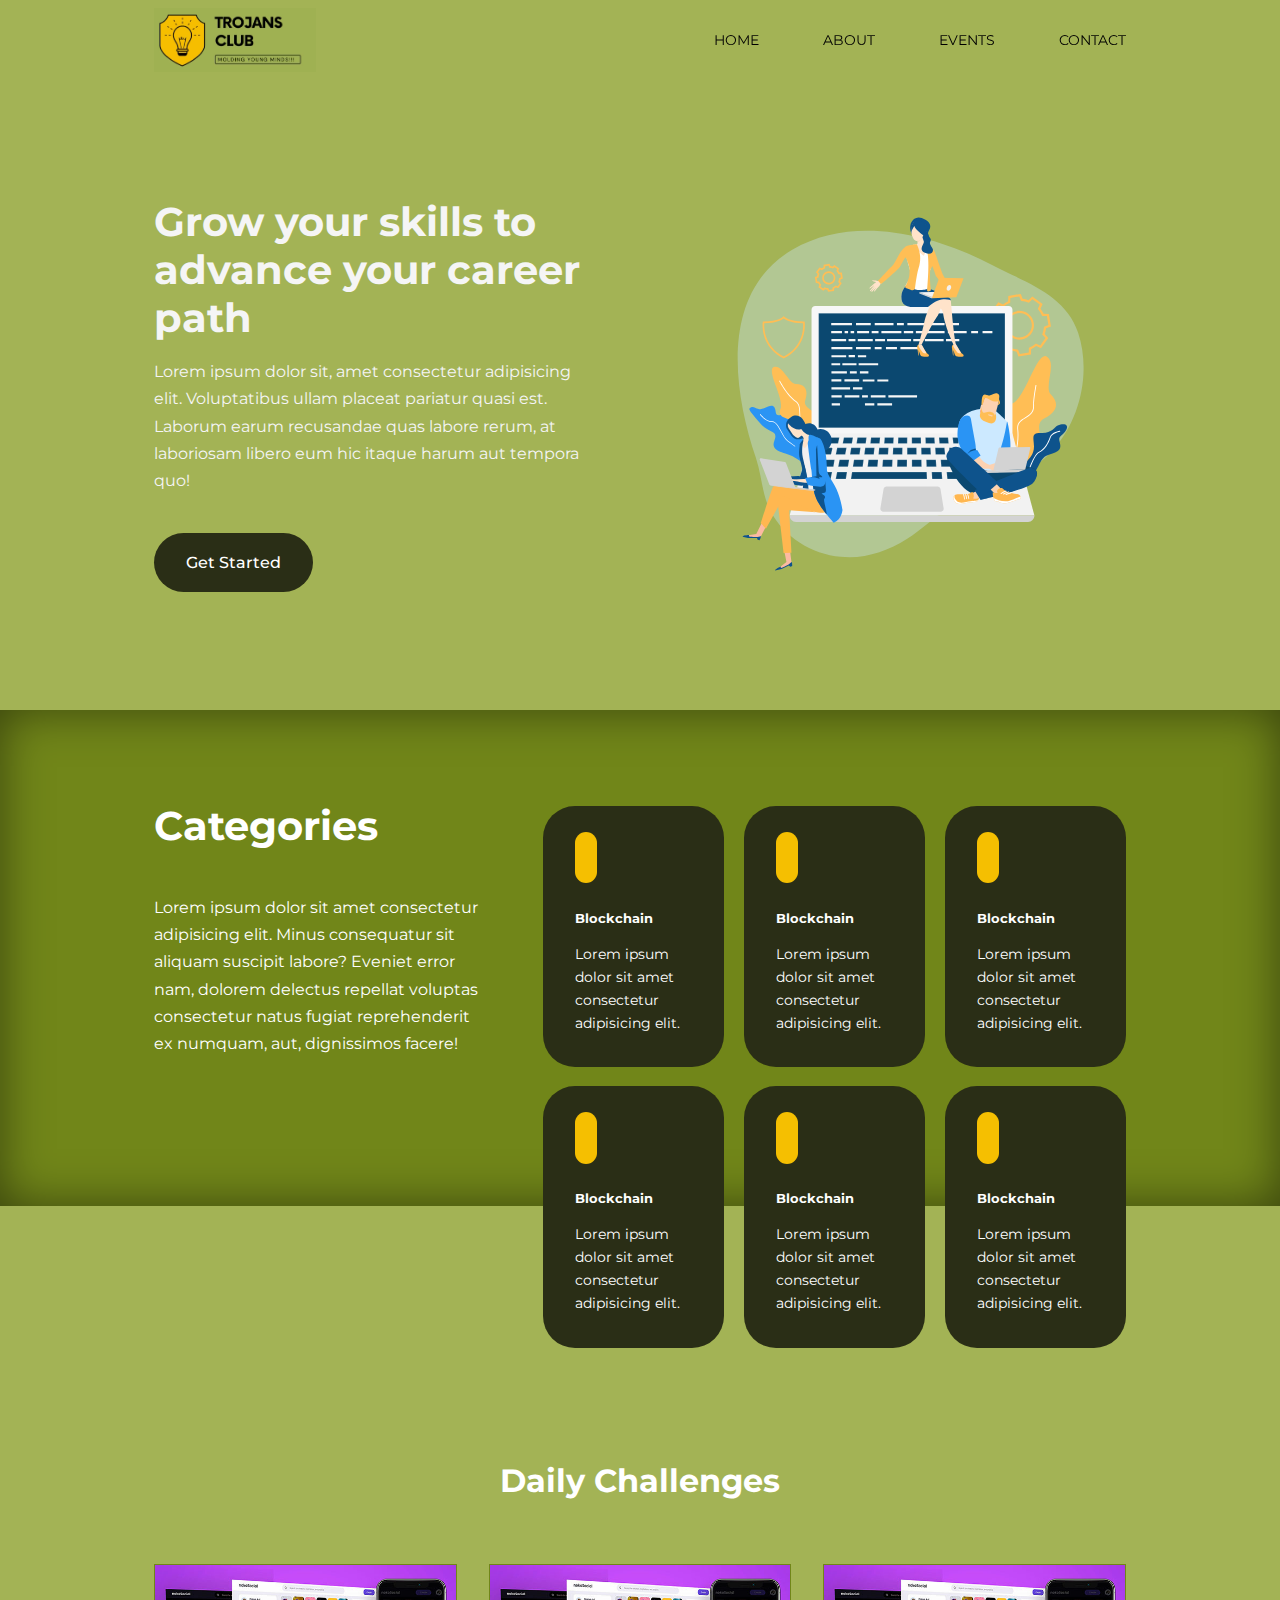
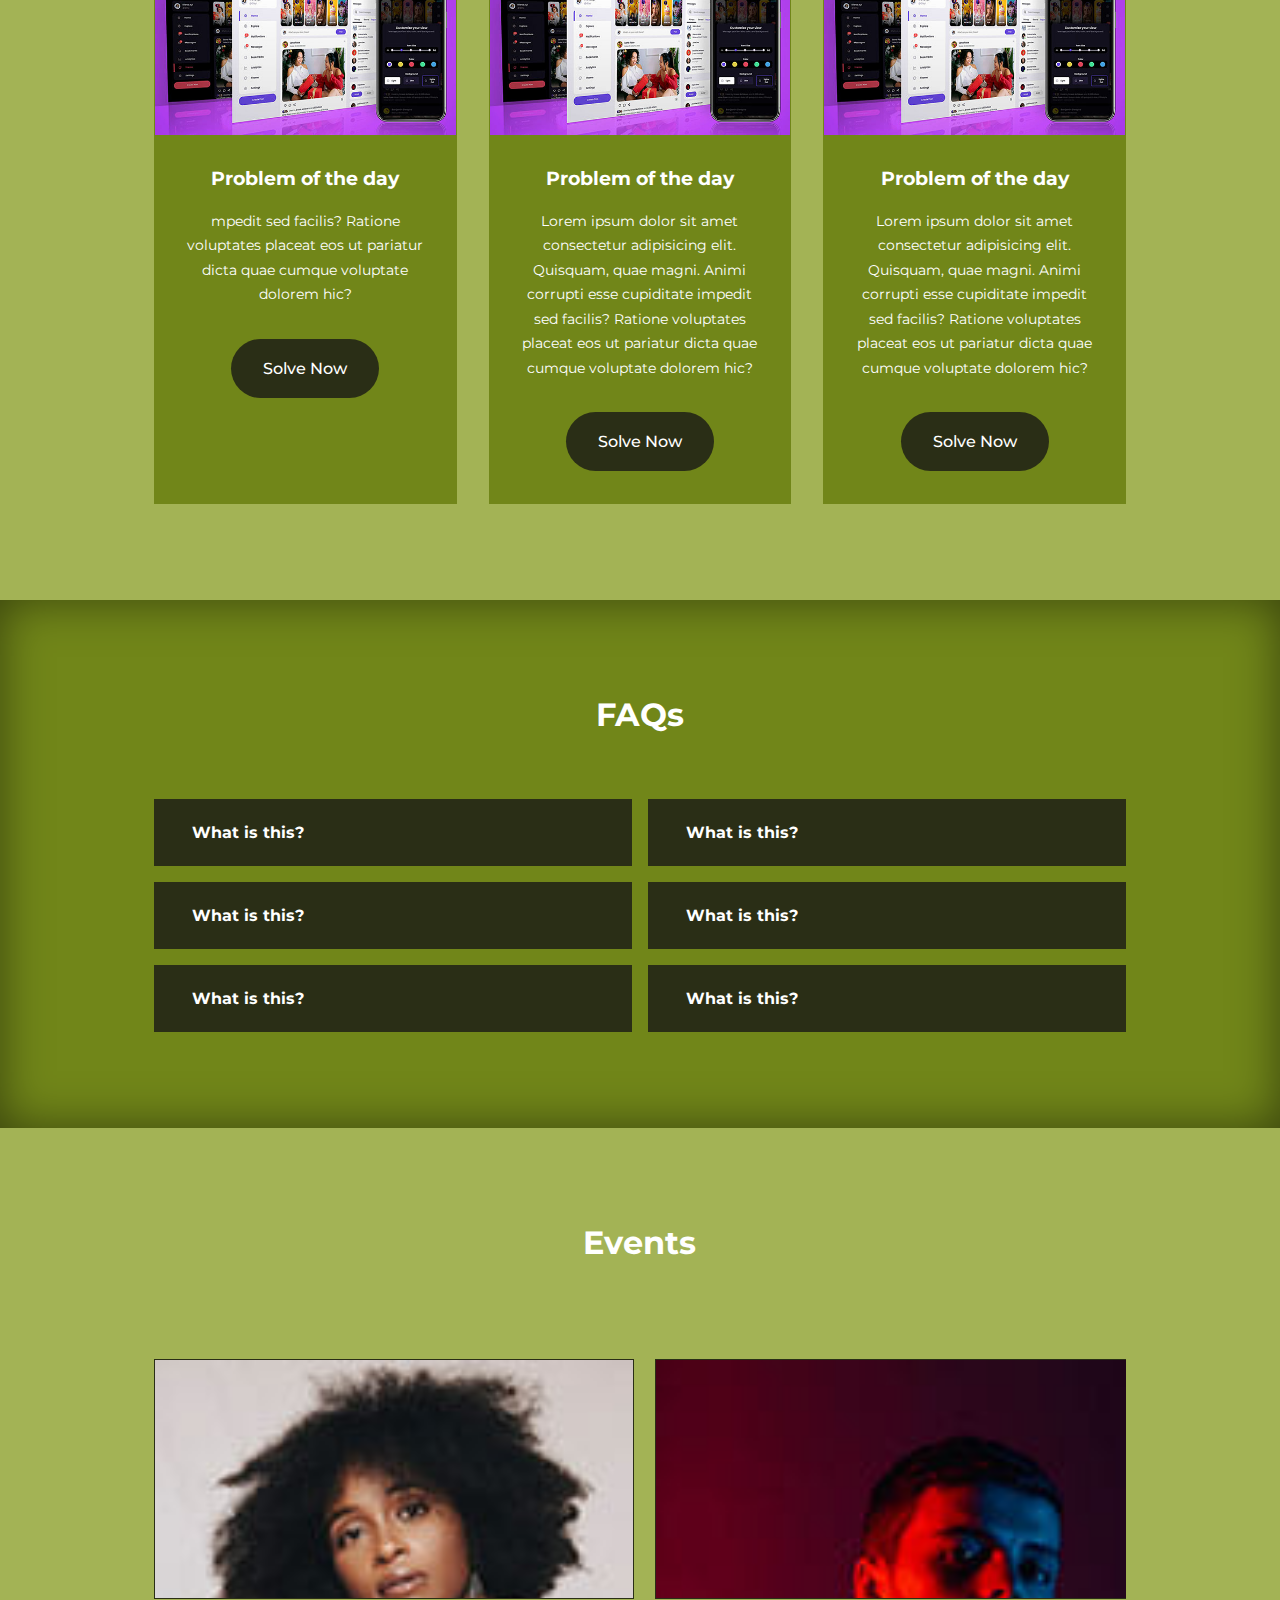
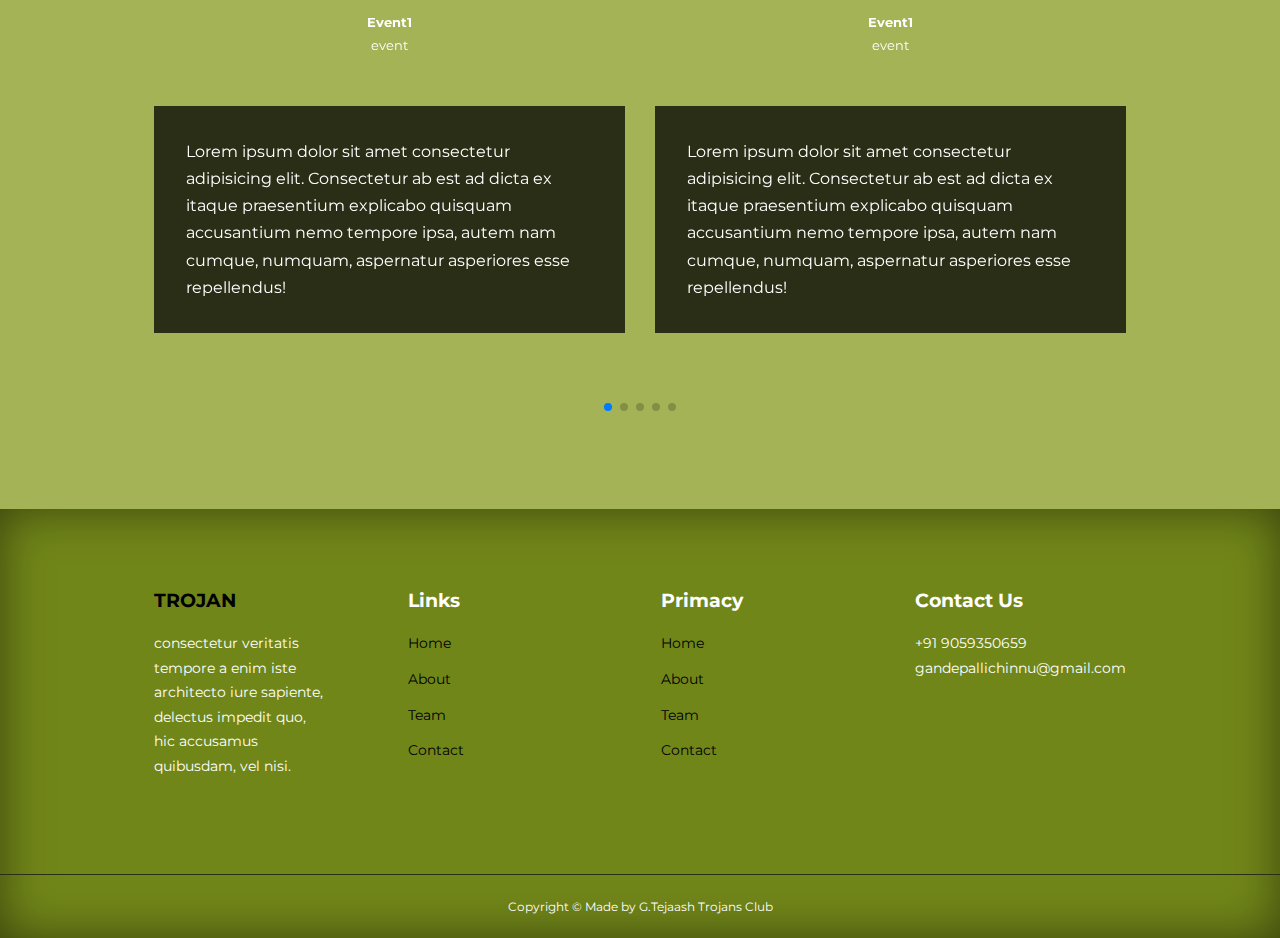
==== index.html @ a079856e "Add files via upload" ====
<!DOCTYPE html>
<!--[if lt IE 7]>      <html class="no-js lt-ie9 lt-ie8 lt-ie7"> <![endif]-->
<!--[if IE 7]>         <html class="no-js lt-ie9 lt-ie8"> <![endif]-->
<!--[if IE 8]>         <html class="no-js lt-ie9"> <![endif]-->
<!--[if gt IE 8]>      <html class="no-js"> <!--<![endif]-->
<html>
    <head>
        <meta charset="utf-8">
        <meta http-equiv="X-UA-Compatible" content="IE=edge">
        <title>  </title>
        <meta name="description" content="">
        <meta name="viewport" content="width=device-width, initial-scale=1">
        <link rel="stylesheet" href="style.css">


        <!-- icons -->
        <link rel="stylesheet" href="https://unicons.iconscout.com/release/v4.0.0/css/line.css">
        <!-- Font -->
        <link rel="preconnect" href="https://fonts.googleapis.com">
        <link rel="preconnect" href="https://fonts.gstatic.com" crossorigin>
        <link href="https://fonts.googleapis.com/css2?family=Montserrat:wght@300;400;500;600;700;800;900&display=swap" rel="stylesheet">
         <!--swiperjs -->
        <link rel="stylesheet" href="https://cdn.jsdelivr.net/npm/swiper@8/swiper-bundle.min.css"/>

    </head>
    <body>

<!--================================================  NAVBAR ===================================================================-->

        <nav>
            <div class="container nav__container">
                <a href="index.html"><img src="images/ezgif.com-gif-maker.gif" height="64" width="64" alt=""></a>
                <ul class="nav__menu">
                    <li><a href="index.html">HOME</a></li>
                    <li><a href="about.html">ABOUT</a></li>
                    <li><a href="#events">EVENTS</a></li>
                    <li><a href="contact.html">CONTACT</a></li>
                </ul>
                <button id="open-menu-btn"><i class="uil uil-list-ul"></i></button>
                <button id="close-menu-btn"><i class="uil uil-multiply"></i></button>
            </div>
        </nav>
        




<!--================================================ HEADER  ===================================================================-->
<header>
    <div class="container header__container">
        <div class="header__left">
            <h1>Grow your skills to advance your career path</h1>
            <p>Lorem ipsum dolor sit, amet consectetur adipisicing elit. Voluptatibus ullam placeat pariatur quasi est. Laborum earum recusandae quas labore rerum, at laboriosam libero eum hic itaque harum aut tempora quo!</p>
            <a href="index.html" class="btn btn-primary">Get Started <i class="uil uil-arrow-right"></i></a>

        </div>
        <div class="header__right">
            <div class="header__right-image">
                <img src="images/developer-team.svg" alt="">
            </div>

        </div>
    </div>
</header>





<!--================================================ CATEGories  ===================================================================-->
<section class="categories">
    <div class="container categories__container">
        <div class="categories__left">
            <h1>Categories</h1>
            <p>
                Lorem ipsum dolor sit amet consectetur adipisicing elit. Minus consequatur sit aliquam suscipit labore? Eveniet error nam, dolorem delectus repellat voluptas consectetur natus fugiat reprehenderit ex numquam, aut, dignissimos facere!
            </p>
            <!-- <a href="" class="btn">Learn More</a> -->
        </div>

        <div class="categories__right">
            <article class="category">
                <span class="category__icon">
                    <i class="uil uil-bitcoin-circle"></i>
                </span>
                <h5>Blockchain</h5>
                <p>Lorem ipsum dolor sit amet consectetur adipisicing elit.</p>
            </article>
            </article>
            <article class="category">
                <span class="category__icon">
                    <i class="uil uil-bitcoin-circle"></i>
                </span>
                <h5>Blockchain</h5>
                <p>Lorem ipsum dolor sit amet consectetur adipisicing elit.</p>
            </article>
            <article class="category">
                <span class="category__icon">
                    <i class="uil uil-bitcoin-circle"></i>
                </span>
                <h5>Blockchain</h5>
                <p>Lorem ipsum dolor sit amet consectetur adipisicing elit.</p>
            </article>
            <article class="category">
                <span class="category__icon">
                    <i class="uil uil-bitcoin-circle"></i>
                </span>
                <h5>Blockchain</h5>
                <p>Lorem ipsum dolor sit amet consectetur adipisicing elit.</p>
            </article>
            <article class="category">
                <span class="category__icon">
                    <i class="uil uil-bitcoin-circle"></i>
                </span>
                <h5>Blockchain</h5>
                <p>Lorem ipsum dolor sit amet consectetur adipisicing elit.</p>
            </article>
            <article class="category">
                <span class="category__icon">
                    <i class="uil uil-bitcoin-circle"></i>
                </span>
                <h5>Blockchain</h5>
                <p>Lorem ipsum dolor sit amet consectetur adipisicing elit.</p>
            </article>
        </div>
    </div>
</section>



<!--================================================ DAILY CHALLENGES ===================================================================-->

<section class="courses">
    <h2>Daily Challenges</h2>
    <div class="container courses__container">
        <article class="course">
            <div class="course__image">
                <img src="images/course1.jpg" alt="">
            </div>
            <div class="ccourse__info">
                <h4>Problem of the day</h4>
                <p>mpedit sed facilis? Ratione voluptates placeat eos ut pariatur dicta quae cumque voluptate dolorem hic?</p>
                <a href="" class="btn btn-primary">Solve Now</a>  
            </div>
            
        </article>
        <article class="course">
            <div class="course__image">
                <img src="images/course1.jpg" alt="">
            </div>
            <div class="ccourse__info">
                <h4>Problem of the day</h4>
                <p>Lorem ipsum dolor sit amet consectetur adipisicing elit. Quisquam, quae magni. Animi corrupti esse cupiditate impedit sed facilis? Ratione voluptates placeat eos ut pariatur dicta quae cumque voluptate dolorem hic?</p>
                <a href="" class="btn btn-primary">Solve Now</a>  
            </div>
            
        </article>
        <article class="course">
            <div class="course__image">
                <img src="images/course1.jpg" alt="">
            </div>
            <div class="ccourse__info">
                <h4>Problem of the day</h4>
                <p>Lorem ipsum dolor sit amet consectetur adipisicing elit. Quisquam, quae magni. Animi corrupti esse cupiditate impedit sed facilis? Ratione voluptates placeat eos ut pariatur dicta quae cumque voluptate dolorem hic?</p>
                <a href="" class="btn btn-primary">Solve Now</a>  
            </div>
            
        </article>
    </div>
</section>


<!--================================================ FAQ ===================================================================-->

<section class="faqs">
    <h2>FAQs</h2>
    <div class="container faqs__container">
        <article class="faq">
            <div class="faq__icon"><i class="uil uil-plus"></i></div>
            <div class="question__answer">
                <h4>What is this?</h4>
                <p>Lorem ipsum, dolor sit amet consectetur adipisicing elit. Quo doloremque ea error laudantium debitis. Odio recusandae officiis excepturi fuga eveniet. Numquam nam non mollitia consequatur. Qui quo dolor natus nihil.</p>
            </div>
        </article>
        <article class="faq">
            <div class="faq__icon"><i class="uil uil-plus"></i></div>
            <div class="question__answer">
                <h4>What is this?</h4>
                <p>Lorem ipsum, dolor sit amet consectetur adipisicing elit. Quo doloremque ea error laudantium debitis. Odio recusandae officiis excepturi fuga eveniet. Numquam nam non mollitia consequatur. Qui quo dolor natus nihil.</p>
            </div>
        </article>
        <article class="faq">
            <div class="faq__icon"><i class="uil uil-plus"></i></div>
            <div class="question__answer">
                <h4>What is this?</h4>
                <p>Lorem ipsum, dolor sit amet consectetur adipisicing elit. Quo doloremque ea error laudantium debitis. Odio recusandae officiis excepturi fuga eveniet. Numquam nam non mollitia consequatur. Qui quo dolor natus nihil.</p>
            </div>
        </article>
        <article class="faq">
            <div class="faq__icon"><i class="uil uil-plus"></i></div>
            <div class="question__answer">
                <h4>What is this?</h4>
                <p>Lorem ipsum, dolor sit amet consectetur adipisicing elit. Quo doloremque ea error laudantium debitis. Odio recusandae officiis excepturi fuga eveniet. Numquam nam non mollitia consequatur. Qui quo dolor natus nihil.</p>
            </div>
        </article>
        <article class="faq">
            <div class="faq__icon"><i class="uil uil-plus"></i></div>
            <div class="question__answer">
                <h4>What is this?</h4>
                <p>Lorem ipsum, dolor sit amet consectetur adipisicing elit. Quo doloremque ea error laudantium debitis. Odio recusandae officiis excepturi fuga eveniet. Numquam nam non mollitia consequatur. Qui quo dolor natus nihil.</p>
            </div>
        </article>
        <article class="faq">
            <div class="faq__icon"><i class="uil uil-plus"></i></div>
            <div class="question__answer">
                <h4>What is this?</h4>
                <p>Lorem ipsum, dolor sit amet consectetur adipisicing elit. Quo doloremque ea error laudantium debitis. Odio recusandae officiis excepturi fuga eveniet. Numquam nam non mollitia consequatur. Qui quo dolor natus nihil.</p>
            </div>
        </article>
    </div>
</section>


<!--================================================ EVENTS===================================================================-->

<section class="container testimonials__container mySwiper" id="events">
    <h2>Events</h2>
    <div class="swiper-wrapper">
        <article class="testimonial swiper-slide">
            <div class="avatar">
            <img src="images/avatar1.jpg" alt="">
            </div>
            <div class="testimonial__info">
                <h5>Event1</h5>
                <small>event</small>
            </div>
            <div class="testimonial__body">
                <p>
                    Lorem ipsum dolor sit amet consectetur adipisicing elit. Consectetur ab est ad dicta ex itaque praesentium explicabo quisquam accusantium nemo tempore ipsa, autem nam cumque, numquam, aspernatur asperiores esse repellendus!
                    <!-- <a href="index.html" class="btn btn-primary">Get Started <i class="uil uil-arrow-right"></i></a> -->

                </p>
            </div>

        </article>

        <article class="testimonial swiper-slide">
            <div class="avatar">
            <img src="images/avatar2.jpg" alt="">
            </div>
            <div class="testimonial__info">
                <h5>Event1</h5>
                <small>event</small>
            </div>
            <div class="testimonial__body">
                <p>
                    Lorem ipsum dolor sit amet consectetur adipisicing elit. Consectetur ab est ad dicta ex itaque praesentium explicabo quisquam accusantium nemo tempore ipsa, autem nam cumque, numquam, aspernatur asperiores esse repellendus!
                </p>
            </div>
        </article>

        <article class="testimonial swiper-slide">
            <div class="avatar">
            <img src="images/avatar3.jpg" alt="">
            </div>
            <div class="testimonial__info">
                <h5>Event1</h5>
                <small>event</small>
            </div>
            <div class="testimonial__body">
                <p>
                    Lorem ipsum dolor sit amet consectetur adipisicing elit. Consectetur ab est ad dicta ex itaque praesentium explicabo quisquam accusantium nemo tempore ipsa, autem nam cumque, numquam, aspernatur asperiores esse repellendus!
                </p>
            </div>
        </article>

        <article class="testimonial swiper-slide">
            <div class="avatar">
            <img src="images/avatar4.jpg" alt="">
            </div>
            <div class="testimonial__info">
                <h5>Event1</h5>
                <small>event</small>
            </div>
            <div class="testimonial__body">
                <p>
                    Lorem ipsum dolor sit amet consectetur adipisicing elit. Consectetur ab est ad dicta ex itaque praesentium explicabo quisquam accusantium nemo tempore ipsa, autem nam cumque, numquam, aspernatur asperiores esse repellendus!
                </p>
            </div>
        </article>

        <article class="testimonial swiper-slide">
            <div class="avatar">
            <img src="images/avatar5.jpg" alt="">
            </div>
            <div class="testimonial__info">
                <h5>Event1</h5>
                <small>event</small>
            </div>
            <div class="testimonial__body">
                <p>
                    Lorem ipsum dolor sit amet consectetur adipisicing elit. Consectetur ab est ad dicta ex itaque praesentium explicabo quisquam accusantium nemo tempore ipsa, autem nam cumque, numquam, aspernatur asperiores esse repellendus!
                </p>
            </div>
        </article>

        <article class="testimonial swiper-slide">
            <div class="avatar">
            <img src="images/avatar6.jpg" alt="">
            </div>
            <div class="testimonial__info">
                <h5>Event1</h5>
                <small>event</small>
            </div>
            <div class="testimonial__body">
                <p>
                    Lorem ipsum dolor sit amet consectetur adipisicing elit. Consectetur ab est ad dicta ex itaque praesentium explicabo quisquam accusantium nemo tempore ipsa, autem nam cumque, numquam, aspernatur asperiores esse repellendus!
                </p>
            </div>
        </article>
    </div>
    <div class="swiper-pagination"></div>
</section>

<!--================================================ Footer===================================================================-->


<footer>
    <div class="container footer__container">
        <div class="footer__1">
            <a href="index.html" class="footer__logo"><h4>TROJAN</h4></a>
            <p>
             consectetur veritatis tempore a enim iste architecto iure sapiente, delectus impedit quo, hic accusamus quibusdam, vel nisi.
            </p>
        </div>

        <div class="footer__2">
            <h4>Links</h4>
            <ul class="links">
                <li><a href="index.html">Home</a></li>
                <li><a href="index.html">About</a></li>
                <li><a href="index.html">Team</a></li>
                <li><a href="index.html">Contact</a></li>

            </ul>
        </div>

        <div class="footer__3">
            <h4>Primacy</h4>
            <ul class="privacy">
                <li><a href="index.html">Home</a></li>
                <li><a href="index.html">About</a></li>
                <li><a href="index.html">Team</a></li>
                <li><a href="index.html">Contact</a></li>

            </ul>
        </div>

        <div class="footer__4">
            <h4>Contact Us</h4>
            <div>
                <p>+91 9059350659</p>
                <p>gandepallichinnu@gmail.com</p>
            </div>
            <ul class="footer__socials">
                <li>
                    <a href=""><i class="uil uil-facebook"></i></a>
                </li>
                <li>
                    <a href=""><i class="uil uil-linkedin"></i></a>
                </li>
                <li>
                    <a href=""><i class="uil uil-instagram"></i></a>
                </li>
                <li>
                    <a href=""><i class="uil uil-twitter"></i></a>
                </li>
            </ul>
    

        </div>

        
       

    </div>
    <div class="footer__copyright">
        <small>Copyright &copy; Made by <span>G.Tejaash</span> Trojans Club</small>
    </div>
</footer>





<script src="navscroll.js"></script>
<script src="https://cdn.jsdelivr.net/npm/swiper@8/swiper-bundle.min.js"></script>


<script>
       var swiper = new Swiper(".mySwiper", {
        slidesPerView: 1,
        spaceBetween: 30,
        pagination: {
          el: ".swiper-pagination",
          clickable: true,
        },
        //res
        breakpoints: {
            600: {
                slidesPerView: 2
            },
        }
      });
</script>


       
    </body>
</html>
---- style.css ----
*{
    margin: 0;
    padding: 0;
    border: 0;
    outline: 0;
    text-decoration: none;
    list-style: none;
    box-sizing: border-box;
}
html{
    scroll-behavior: smooth;
}

:root{

    --primary: #a3b355;
    --secondary: #f5bf01;
    --tertiary: #2a2e16;
    --quaternary: #dbdd8a;
    --quinary: #718619;
    --container-width-lg: 76%;
    --container-width-md: 90%;
    --container-width-sm: 94%;

    --transition: all 400ms ease;
}
body{
    font-family: 'Montserrat', sans-serif;
    line-height: 1.7;
    color: white;
    background-color: var(--primary);
}
.container{
    width: var(--container-width-lg);
    margin: 0 auto;
}
section{
    padding: 6rem 0;
}
section h2{
    text-align: center;
    margin-bottom: 4rem;

}
h1,
h2,
h3,
h4,
h5{
    line-height: 1.2;
}


h1{
    font-size: 2.5rem;
}
h2{
    font-size: 2rem;
}
h3{
    font-size: 1.5rem;
}
h4{
    font-size: 1.2rem;
}
a{
    color: black;
}
img{
    width: 100%;
    display: block;
    object-fit: cover;
}
.btn{
    display: inline-block;
    background: var(--tertiary);
    color: white;
    border-radius: 30px;
    padding: 1rem 2rem;
    /* border: 1px solid transparent; */
    font-weight: 500;
    transition: var(--transition)
}
.btn:hover{
    background: var(--tertiary);
    color: white;
    box-shadow: 0 8px 16px 0 rgba(0,0,0,0.2), 0 15px 20px 0 rgba(0,0,0,0.19);
}
.btn-primary{
    background: var(--tertiary);
    color: white;
    border-radius: 30px;
}
.btn-primary:hover{
    box-shadow: 0px 0px 10px rgba(0,0,0,0.5);
    box-shadow: 0 8px 16px 0 rgba(0,0,0,0.2), 0 15px 20px 0 rgba(0,0,0,0.19);

}





/*===========================================================NAVBAR============================================================ */


nav{
    background: transparent;
    width: 100vw;
    height: 5rem;
    position: fixed;
    top: 0;
    z-index: 11;
}
.window-scroll{
    background-color: var(--primary);
    box-shadow: 0 1rem 1rem rgba(0,0,0,0.3);
    /* transition: var(--transition); */
}

.nav__container{
    display: flex;
    align-items: center;
    justify-content: space-between;
    height: 100%;
}
nav button{
    display: none;
}
.nav__menu{
    display: flex;
    gap: 4rem;
    align-items: center

}
.nav__menu a{
    font-size: 0.9rem;
    transition: var(--transition);
}
.nav__menu a:hover{
    color: white;
    width: 100%;
}




/* <!--================================================ HEADER  ===================================================================--> */

header{
    position: relative;
    top: 5rem;
    overflow: hidden;
    height: 70vh;
    margin-bottom: 5rem;
    color: whitesmoke;
}
.header__container{
    display: grid;
    grid-template-columns: 1fr 1fr;
    align-items: center;
    gap: 5rem;
    height: 100%;
}
.header__left p{
    margin: 1rem 0 2.4rem;
}



/*=========================================================== CATEGORIES ============================================================ */


.categories{
    background-color: var(--quinary);
    height: 31rem;
    box-shadow: inset 0 0 3rem rgba(0, 0, 0, 0.5);

}
.categories h1{
    line-height :1;
    margin-bottom: 3rem;
}
.categories__container{
    display: grid;
    grid-template-columns: 40% 60%;
    /* gap: 4rem; */
    
}
.categories__left
{
    margin-right: 4rem;;
}
.categories__left p{

    margin: 1rem 0 3rem;
}
.categories__right{
    display:grid;
    grid-template-columns: repeat(3, 1fr);
    gap: 1.2rem;

}
.category{
    background-color: var(--tertiary);
    padding: 2rem;
    border-radius: 2rem;
    transition: var(--transition);
}
.category:hover{
    box-shadow: 0 3rem 3rem rgba(0, 0, 0, 0.3);
    z-index: 1;
}

/* .category:nth-child(2) .category__icon{
    background-color: var(--tertiary);
}
.category:nth-child(1) .category__icon{
    background-color: var(--tertiary);
}
.category:nth-child(3) .category__icon{
    background-color: var(--tertiary);
}
.category:nth-child(4) .category__icon{
    background-color: var(--tertiary);
} */
.category__icon{
    background-color: var(--secondary);
    padding: 0.7rem;
    border-radius:1.5rem;
    color:var(--tertiary);
    font-size: 1.5rem;
}
.category h5{
    margin: 2rem 0 1rem;
} 
.category p{
    font-size: 0.85rem;
}



/*=========================================================== CATEGORIES ============================================================ */

.courses{
    margin-top: 10rem;
}
.courses__container{
    display: grid;
    grid-template-columns: repeat(3, 1fr);
    gap: 2rem;
}
.course{
    background-color: var(--quinary);
    text-align: center;
    border: 1px solid transparent;
    transition: var(--transition);
}
.course:hover{
    border-color: var(--quinary);
    background: transparent;
}
.ccourse__info{
    padding: 2rem;
}
.ccourse__info p{
    margin: 1.2rem 0 2rem;
    font-size: 0.9rem;
}


/*=========================================================== FAQs ============================================================ */

.faqs{
    background-color: var(--quinary);
    box-shadow: inset 0 0 3rem rgba(0, 0, 0, 0.5);
}
.faqs__container{
    display: grid;
    grid-template-columns: 1fr 1fr;
    gap: 1rem;
}
.faq{
    padding: 1rem;
    display: flex;
    align-items: center;
    gap: 1.4rem;
    height: fit-content;
    background:var(--tertiary);
    cursor: pointer;
}
.faq h4{
    font-size: 1rem;
    line-height: 2.2;
}
.faq__icon{
    align-self: flex-start;
    font-size: 1.2rem;
}
.faq p{
    margin-top: 0.8rem;
    display: none;
}
.faq.open p{
    display: block;
}

/*=========================================================== Events ============================================================ */


.testimonials__container{
    overflow-x: hidden ;
    position: relative;
    margin-bottom: 5rem;
}
.testimonial{
    padding-top: 2rem;
}
.avatar{
    width: 30rem;
    height: 15rem;
    border-radius: 0%;
    overflow: hidden;
    margin: 0 auto 1rem;
    border: 1px solid var(--tertiary);   
}
.testimonial__info{
    text-align: center;
}
.testimonial__body {
    padding:2rem;
    background: var(--tertiary);
    margin-top: 3rem;

}


/*=========================================================== footer =========================================================== */




footer{
    background-color: var(--quinary);
    padding-top: 5rem;
    font-size: 0.9rem;
    box-shadow: inset 0 0 3rem rgba(0, 0, 0, 0.5);


}

.footer__container{

    display: grid;
    grid-template-columns: repeat(4, 1fr);
    gap: 5rem;
}
.footer__container > div h4{
    margin-bottom: 1.2rem;
}

.footer__1 p{
    margin: 0 0 2rem;
}
footer ul li{
    margin-bottom: 0.7rem;
}
footer ul li:hover{
text-decoration: underline;
}
.footer__socials{
    display: flex;
    gap:1rem;
    font-size: 1.5rem;
    margin-top:2rem ;
    
}
.footer__socials a{
    color: var(--tertiary);
    font-size: 1.5rem;

}


.footer__copyright{
    text-align: center;
    margin-top: 4rem;
    padding: 1.2rem;
    border-top: 1px solid var(--tertiary);
}

/* =================================================TABLET MEDIA QUIERY ============================ */

@media screen and (max-width: 1024px)
{



.btn{
    background: var(--tertiary);
    color: white;
    box-shadow: 0 8px 16px 0 rgba(0,0,0,0.2), 0 15px 20px 0 rgba(0,0,0,0.19);
}

.btn-primary{
    box-shadow: 0px 0px 10px rgba(0,0,0,0.5);
    box-shadow: 0 8px 16px 0 rgba(0,0,0,0.2), 0 15px 20px 0 rgba(0,0,0,0.19);

}
    .container{
        width:var(--container-width-md)
    }
    h1{
        font-size: 2.2rem;
    }
    h2{
        font-size: 1.7rem;
    }
    h3{
        font-size: 1.4rem;
    }
    h4{
        font-size: 1.2rem;}



    nav button{
        display: inline-block;
        background: transparent;
        font-size: 1.8rem;
        color: var(--tertiary);
        cursor: pointer;
    }
    nav button#close-menu-btn{
        display: none;
    }
    .nav__menu{
        position: fixed;
        top:5rem;
        right: 5%;
        height: fit-content;
        width:18rem;
        flex-direction: column;
        gap: 0;
        display:none;

    }
    .nav__menu li{
        width:100%;
        height:5.8rem;

    }
      .nav__menu li a{
        background:var(--tertiary);
        color: var(--quaternary);
        box-shadow: -4rem 6rem 10rem rgba(0, 0, 0, 0.6);
        width: 100%;
        height: 100%;
        display:grid;
        place-items: center;

    }
    .nav__menu li a:hover{
        background: var(--quinary);
        color: var(--tertiary);
    }


/*======================= header=========     */

header{
    height: 62vh;
margin-bottom: 4rem;
}
.header__container{
    gap: 0;
    padding-bottom: 3rem;

}


/*======================= CATEGORIES =========     */
.categories{
    height: auto;
}
.categories__container{
    display: grid;
    grid-template-columns: 1fr;
    gap: 3rem;
}
.categories__left{
    margin-right: 0;
}

/*======================= DAILY =========     */
.courses{
    margin-top: 0;
}
.courses__container{
    grid-template-columns: 1fr 1fr;
}

/*======================= FAQs =========     */
.faqs__container{
    grid-template-columns: 1fr;
}
.faq{
    padding: 1.5rem;

}

/*======================= Footer =========     */
.footer__container{
    grid-template-columns: 1fr 1fr;
}
.avatar{
    width: 20rem;
    height: 15rem;
}

}





/* ================================================= MOBILE MEDIA QUIERY ============================ */
@media screen and (max-width: 600px)
{
    
    .container{
        width:var(--container-width-sm)
    }
/* ===================NAVBAR=========== */

    .nav__menu{
        right: 3%;
    }

    /* =================== HEADER =========== */
    header{
        height:100vh;
    }
    .header__container{
        grid-template-columns: 1fr;
        text-align: center;
        margin-top: 0;
    }
.header__left p{
    margin-bottom:1.3rem;
}

    /* =================== CATEGORIES =========== */
.categories__right{
    grid-template-columns: 1fr 1fr;
    gap: 0.7rem;
}
.category{
    padding:1rem;
    border-radius: 1rem;
}
.category__icon{
    margin-top: 0px;
    height: 3;
    display: inline-block;
}


    /* =================== COURSES =========== */

    .courses__container{

        grid-template-columns: 1fr;
    }

        /* =================== EVNETS=========== */

        .testimonial__body{
            padding: 1.2em;
        }
        .swiper-wrapper{
          grid-template-columns: 1fr;
        }


        /* =================== FOOTER=========== */

        .footer__container{
            grid-template-columns: 1fr;
            text-align: center;
            gap: 2rem;
        }
        .footer__1 p{
            margin: 1rem auto;
        }
        .footer__socials{
            justify-content: center;
        }



}
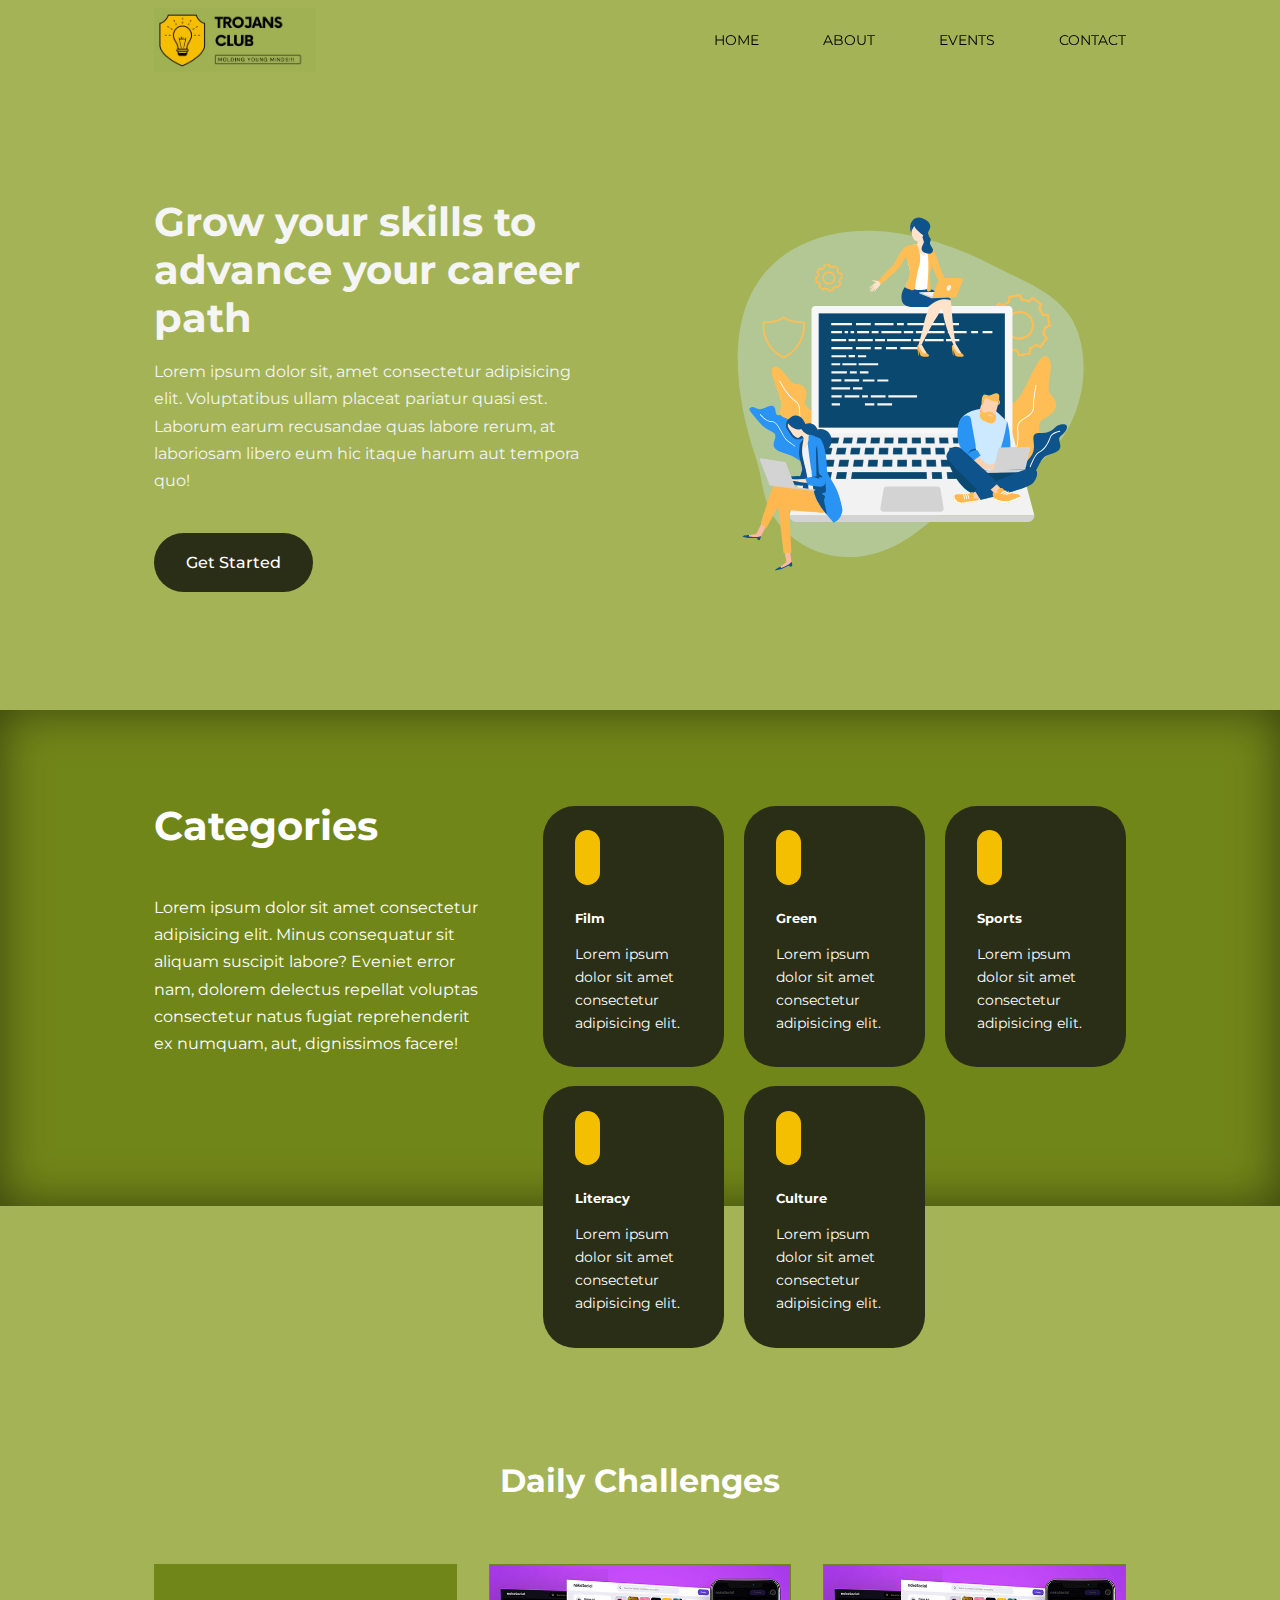
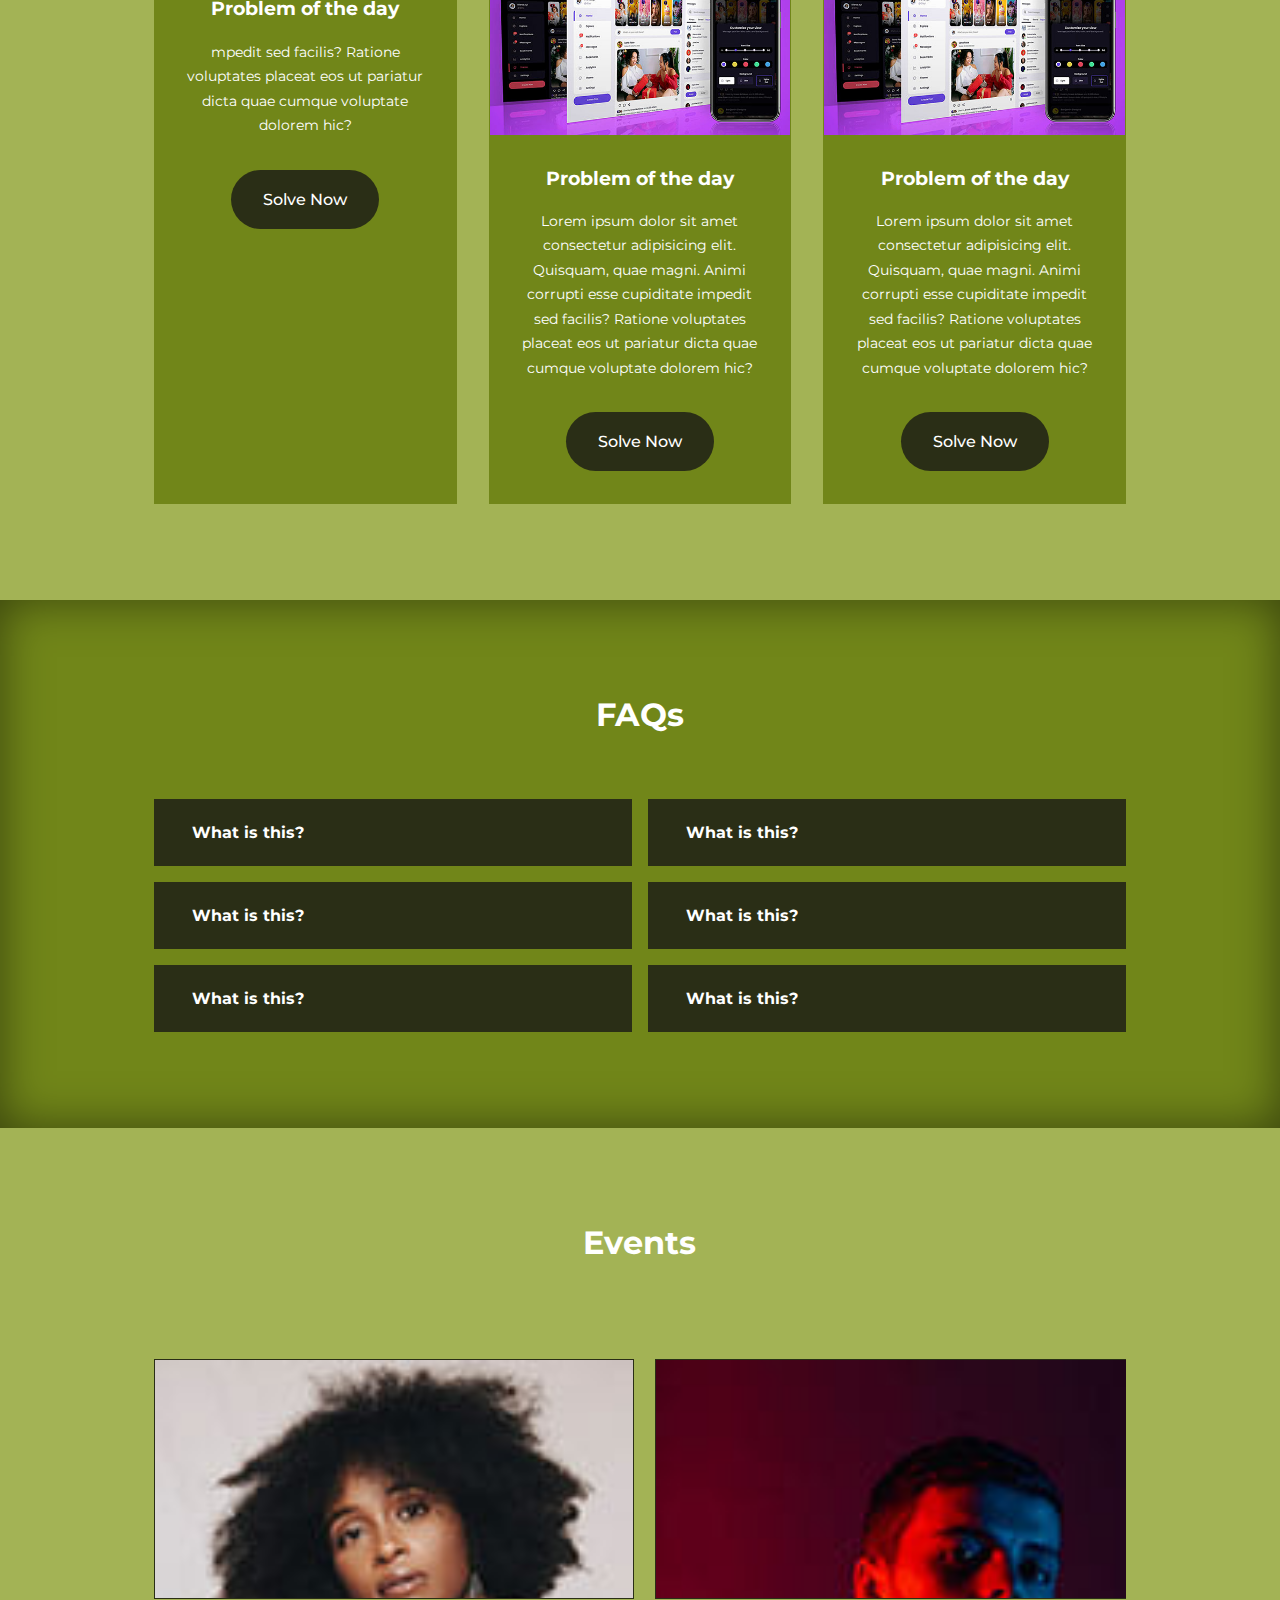
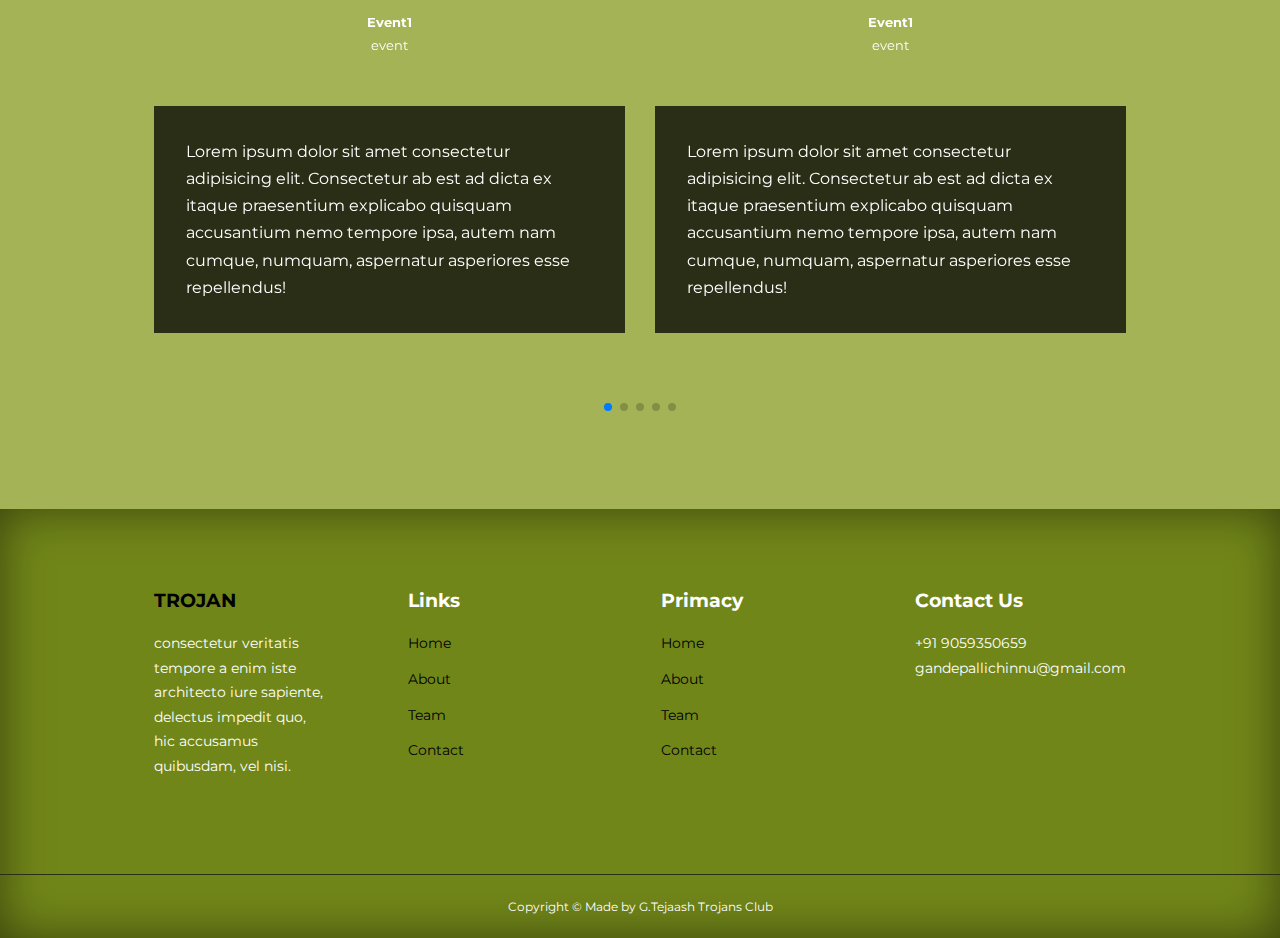
==== commit 210a74e2: "Add files via upload" ====
--- a/index.html
+++ b/index.html
@@ -51,7 +51,14 @@
         <div class="header__left">
             <h1>Grow your skills to advance your career path</h1>
             <p>Lorem ipsum dolor sit, amet consectetur adipisicing elit. Voluptatibus ullam placeat pariatur quasi est. Laborum earum recusandae quas labore rerum, at laboriosam libero eum hic itaque harum aut tempora quo!</p>
-            <a href="index.html" class="btn btn-primary">Get Started <i class="uil uil-arrow-right"></i></a>
+            <a href="index.html" class="btn btn-primary">Get Started   <script src="https://cdn.lordicon.com/xdjxvujz.js"></script>
+                <lord-icon
+                    src="https://cdn.lordicon.com/iifryyua.json"
+                    trigger="loop"
+                    delay="2000"
+                    colors="primary:#ffffff"
+                    style="width:25px;height:30px">
+                </lord-icon></a>
 
         </div>
         <div class="header__right">
@@ -81,47 +88,74 @@
         <div class="categories__right">
             <article class="category">
                 <span class="category__icon">
+                    <script src="https://cdn.lordicon.com/xdjxvujz.js"></script>
+                    <lord-icon
+                        src="https://cdn.lordicon.com/tdxypxgp.json"
+                        trigger="loop"
+                        delay="2000"
+                        colors="primary:#121331,secondary:#08a88a"
+                        style="width:50px;height:50px">
+                    </lord-icon>                </span>
+                <h5>Film</h5>
+                <p>Lorem ipsum dolor sit amet consectetur adipisicing elit.</p>
+            </article>
+            </article>
+            <article class="category">
+                <span class="category__icon">
+                    <script src="https://cdn.lordicon.com/xdjxvujz.js"></script>
+                    <lord-icon
+                        src="https://cdn.lordicon.com/hbbeevsh.json"
+                        trigger="loop"
+                        delay="2000"
+                        style="width:50px;height:50px">
+                    </lord-icon>                </span>
+                <h5>Green</h5>
+                <p>Lorem ipsum dolor sit amet consectetur adipisicing elit.</p>
+            </article>
+            <article class="category">
+                <span class="category__icon">
+                    <script src="https://cdn.lordicon.com/xdjxvujz.js"></script>
+                    <lord-icon
+                        src="https://cdn.lordicon.com/cbbhtpaj.json"
+                        trigger="loop"
+                        delay="2000"
+                        style="width:50px;height:50px">
+                    </lord-icon>                </span>
+                <h5>Sports</h5>
+                <p>Lorem ipsum dolor sit amet consectetur adipisicing elit.</p>
+            </article>
+            <article class="category">
+                <span class="category__icon">
+                    <script src="https://cdn.lordicon.com/xdjxvujz.js"></script>
+                    <lord-icon
+                        src="https://cdn.lordicon.com/wxnxiano.json"
+                        trigger="loop"
+                        delay="2000"
+                        colors="primary:#000000,secondary:#121331"
+                        style="width:50px;height:50px">
+                    </lord-icon>                </span>
+                <h5>Literacy</h5>
+                <p>Lorem ipsum dolor sit amet consectetur adipisicing elit.</p>
+            </article>
+            <article class="category">
+                <span class="category__icon">
+                    <script src="https://cdn.lordicon.com/xdjxvujz.js"></script>
+                    <lord-icon
+                        src="https://cdn.lordicon.com/ibgjiwvi.json"
+                        trigger="loop"
+                        delay="2000"
+                        style="width:50px;height:50px">
+                    </lord-icon>                </span>
+                <h5>Culture</h5>
+                <p>Lorem ipsum dolor sit amet consectetur adipisicing elit.</p>
+            <!-- </article>
+            <article class="category">
+                <span class="category__icon">
                     <i class="uil uil-bitcoin-circle"></i>
                 </span>
                 <h5>Blockchain</h5>
                 <p>Lorem ipsum dolor sit amet consectetur adipisicing elit.</p>
-            </article>
-            </article>
-            <article class="category">
-                <span class="category__icon">
-                    <i class="uil uil-bitcoin-circle"></i>
-                </span>
-                <h5>Blockchain</h5>
-                <p>Lorem ipsum dolor sit amet consectetur adipisicing elit.</p>
-            </article>
-            <article class="category">
-                <span class="category__icon">
-                    <i class="uil uil-bitcoin-circle"></i>
-                </span>
-                <h5>Blockchain</h5>
-                <p>Lorem ipsum dolor sit amet consectetur adipisicing elit.</p>
-            </article>
-            <article class="category">
-                <span class="category__icon">
-                    <i class="uil uil-bitcoin-circle"></i>
-                </span>
-                <h5>Blockchain</h5>
-                <p>Lorem ipsum dolor sit amet consectetur adipisicing elit.</p>
-            </article>
-            <article class="category">
-                <span class="category__icon">
-                    <i class="uil uil-bitcoin-circle"></i>
-                </span>
-                <h5>Blockchain</h5>
-                <p>Lorem ipsum dolor sit amet consectetur adipisicing elit.</p>
-            </article>
-            <article class="category">
-                <span class="category__icon">
-                    <i class="uil uil-bitcoin-circle"></i>
-                </span>
-                <h5>Blockchain</h5>
-                <p>Lorem ipsum dolor sit amet consectetur adipisicing elit.</p>
-            </article>
+            </article> -->
         </div>
     </div>
 </section>
@@ -135,8 +169,14 @@
     <div class="container courses__container">
         <article class="course">
             <div class="course__image">
-                <img src="images/course1.jpg" alt="">
-            </div>
+                <script src="https://cdn.lordicon.com/xdjxvujz.js"></script>
+                <lord-icon
+                    src="https://cdn.lordicon.com/jpqbjwbh.json"
+                    trigger="loop"
+                    delay="2000"
+                    colors="primary:#000000,secondary:#cb5eee"
+                    style="width:250px;height:250px">
+                </lord-icon>          </div>
             <div class="ccourse__info">
                 <h4>Problem of the day</h4>
                 <p>mpedit sed facilis? Ratione voluptates placeat eos ut pariatur dicta quae cumque voluptate dolorem hic?</p>
--- a/style.css
+++ b/style.css
@@ -226,10 +226,12 @@
 } */
 .category__icon{
     background-color: var(--secondary);
-    padding: 0.7rem;
-    border-radius:1.5rem;
+    padding: 0.8rem;
+    border-radius:1rem;
     color:var(--tertiary);
     font-size: 1.5rem;
+    /* padding-bottom: 1rem;
+    padding-top: 1rem; */
 }
 .category h5{
     margin: 2rem 0 1rem;
@@ -250,16 +252,17 @@
     grid-template-columns: repeat(3, 1fr);
     gap: 2rem;
 }
+.course__image i{
+    font-size: 6.5rem;
+    color: var(--tertiary);
+}
 .course{
     background-color: var(--quinary);
     text-align: center;
     border: 1px solid transparent;
     transition: var(--transition);
 }
-.course:hover{
-    border-color: var(--quinary);
-    background: transparent;
-}
+
 .ccourse__info{
     padding: 2rem;
 }
@@ -539,7 +542,7 @@
 
     /* =================== HEADER =========== */
     header{
-        height:100vh;
+        height:105vh;
     }
     .header__container{
         grid-template-columns: 1fr;
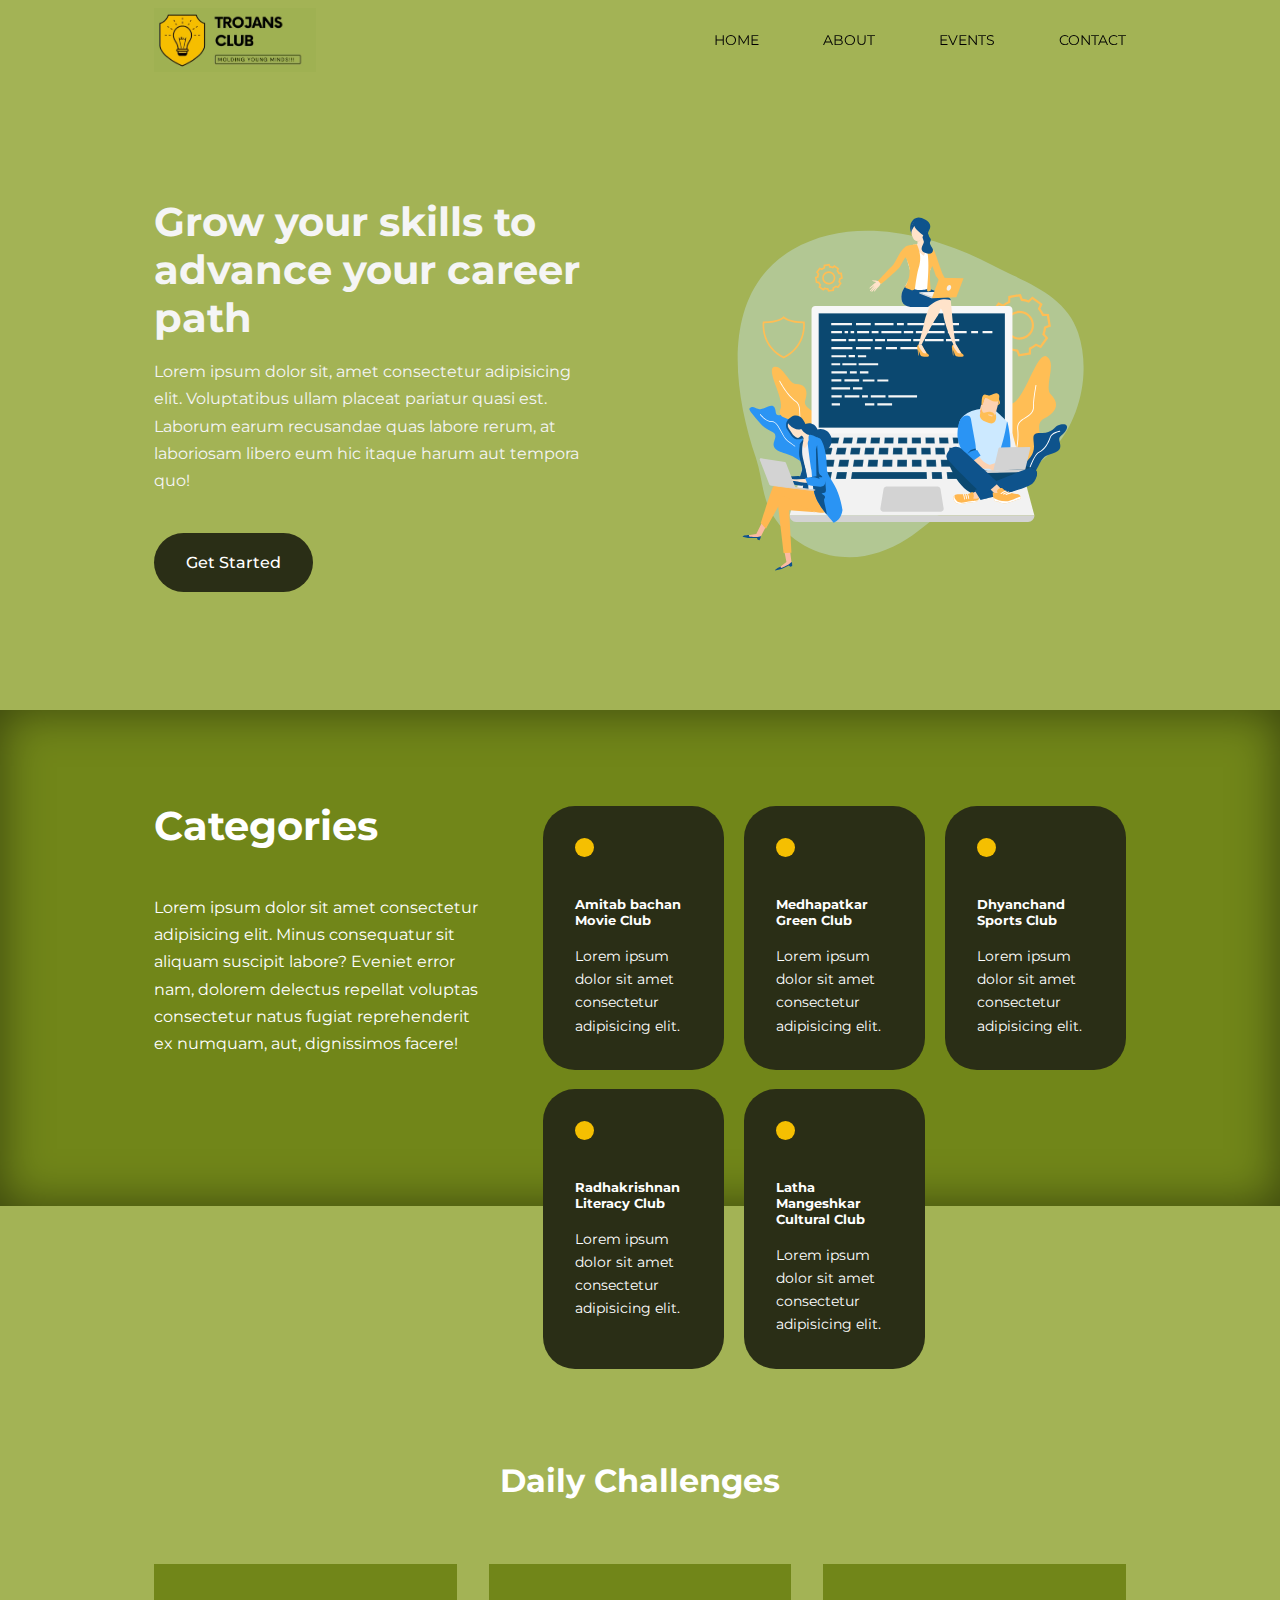
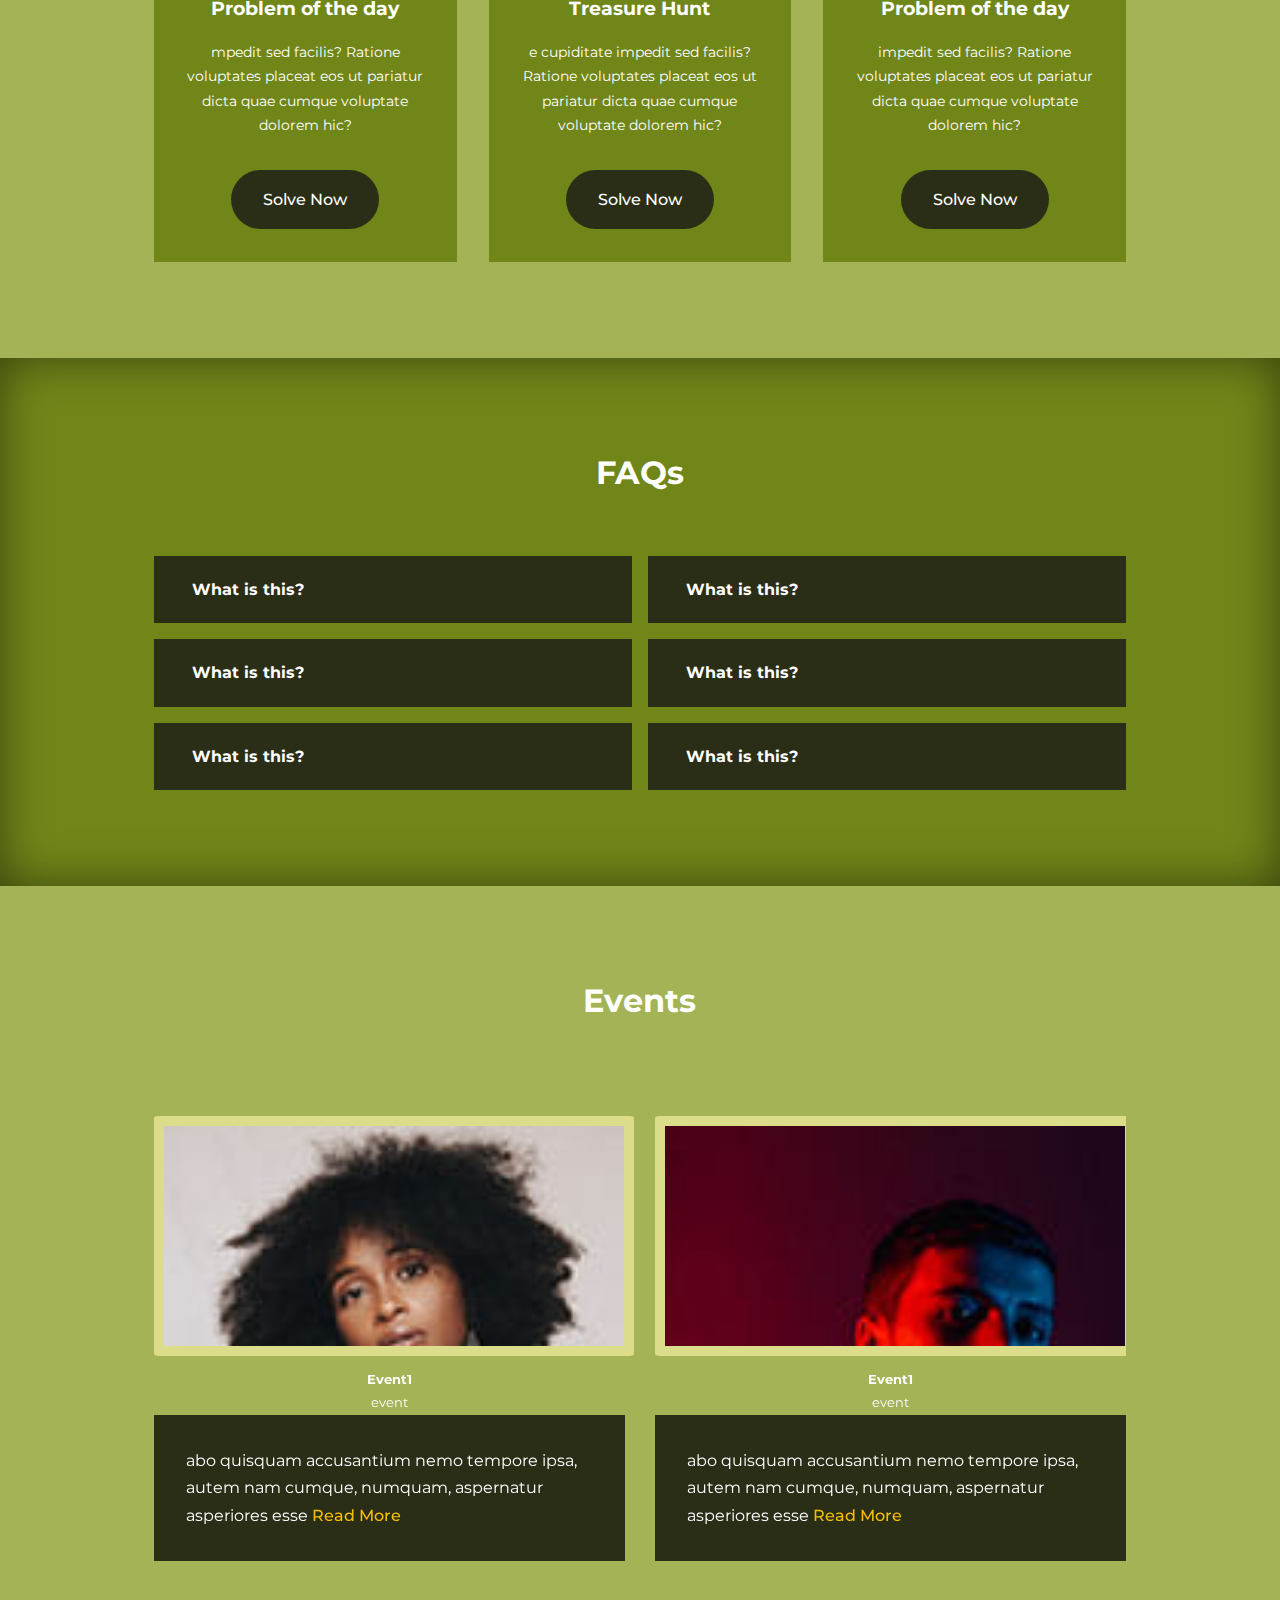
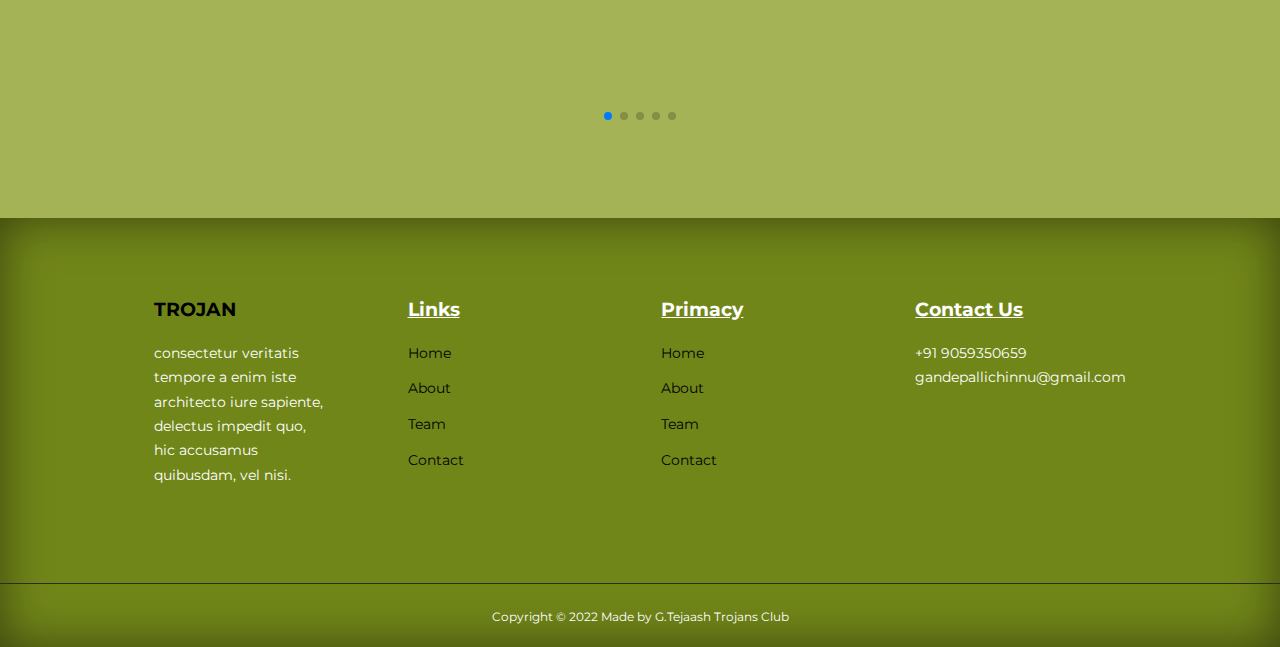
==== commit df71e52f: "Add files via upload" ====
--- a/index.html
+++ b/index.html
@@ -96,7 +96,7 @@
                         colors="primary:#121331,secondary:#08a88a"
                         style="width:50px;height:50px">
                     </lord-icon>                </span>
-                <h5>Film</h5>
+                <h5>Amitab bachan Movie Club</h5>
                 <p>Lorem ipsum dolor sit amet consectetur adipisicing elit.</p>
             </article>
             </article>
@@ -109,7 +109,7 @@
                         delay="2000"
                         style="width:50px;height:50px">
                     </lord-icon>                </span>
-                <h5>Green</h5>
+                <h5>Medhapatkar Green Club</h5>
                 <p>Lorem ipsum dolor sit amet consectetur adipisicing elit.</p>
             </article>
             <article class="category">
@@ -121,7 +121,7 @@
                         delay="2000"
                         style="width:50px;height:50px">
                     </lord-icon>                </span>
-                <h5>Sports</h5>
+                <h5>Dhyanchand Sports Club</h5>
                 <p>Lorem ipsum dolor sit amet consectetur adipisicing elit.</p>
             </article>
             <article class="category">
@@ -134,7 +134,7 @@
                         colors="primary:#000000,secondary:#121331"
                         style="width:50px;height:50px">
                     </lord-icon>                </span>
-                <h5>Literacy</h5>
+                <h5>Radhakrishnan Literacy Club</h5>
                 <p>Lorem ipsum dolor sit amet consectetur adipisicing elit.</p>
             </article>
             <article class="category">
@@ -146,7 +146,7 @@
                         delay="2000"
                         style="width:50px;height:50px">
                     </lord-icon>                </span>
-                <h5>Culture</h5>
+                <h5>Latha Mangeshkar Cultural Club</h5>
                 <p>Lorem ipsum dolor sit amet consectetur adipisicing elit.</p>
             <!-- </article>
             <article class="category">
@@ -186,22 +186,34 @@
         </article>
         <article class="course">
             <div class="course__image">
-                <img src="images/course1.jpg" alt="">
-            </div>
+                <script src="https://cdn.lordicon.com/xdjxvujz.js"></script>
+                <lord-icon
+                    src="https://cdn.lordicon.com/nqwqiffl.json"
+                    trigger="loop"
+                    delay="2000"
+                    colors="primary:#000000,secondary:#cb5eee"
+                    style="width:250px;height:250px">
+                </lord-icon></div>
+            <div class="ccourse__info">
+                <h4>Treasure Hunt </h4>
+                <p>e cupiditate impedit sed facilis? Ratione voluptates placeat eos ut pariatur dicta quae cumque voluptate dolorem hic?</p>
+                <a href="" class="btn btn-primary">Solve Now</a>  
+            </div>
+            
+        </article>
+        <article class="course">
+            <div class="course__image">
+                <script src="https://cdn.lordicon.com/xdjxvujz.js"></script>
+                <lord-icon
+                    src="https://cdn.lordicon.com/lxotnbfa.json"
+                    trigger="loop"
+                    delay="2000"
+                    colors="primary:#000000,secondary:#cb5eee"
+                    style="width:250px;height:250px">
+                </lord-icon>            </div>
             <div class="ccourse__info">
                 <h4>Problem of the day</h4>
-                <p>Lorem ipsum dolor sit amet consectetur adipisicing elit. Quisquam, quae magni. Animi corrupti esse cupiditate impedit sed facilis? Ratione voluptates placeat eos ut pariatur dicta quae cumque voluptate dolorem hic?</p>
-                <a href="" class="btn btn-primary">Solve Now</a>  
-            </div>
-            
-        </article>
-        <article class="course">
-            <div class="course__image">
-                <img src="images/course1.jpg" alt="">
-            </div>
-            <div class="ccourse__info">
-                <h4>Problem of the day</h4>
-                <p>Lorem ipsum dolor sit amet consectetur adipisicing elit. Quisquam, quae magni. Animi corrupti esse cupiditate impedit sed facilis? Ratione voluptates placeat eos ut pariatur dicta quae cumque voluptate dolorem hic?</p>
+                <p>impedit sed facilis? Ratione voluptates placeat eos ut pariatur dicta quae cumque voluptate dolorem hic?</p>
                 <a href="" class="btn btn-primary">Solve Now</a>  
             </div>
             
@@ -276,8 +288,17 @@
             </div>
             <div class="testimonial__body">
                 <p>
-                    Lorem ipsum dolor sit amet consectetur adipisicing elit. Consectetur ab est ad dicta ex itaque praesentium explicabo quisquam accusantium nemo tempore ipsa, autem nam cumque, numquam, aspernatur asperiores esse repellendus!
-                    <!-- <a href="index.html" class="btn btn-primary">Get Started <i class="uil uil-arrow-right"></i></a> -->
+                abo quisquam accusantium nemo tempore ipsa, autem nam cumque, numquam, aspernatur asperiores esse
+                    <a href="index.html" class="eventbtn">Read More
+                        <script src="https://cdn.lordicon.com/xdjxvujz.js"></script>
+                        <lord-icon
+                            src="https://cdn.lordicon.com/gwlkhzue.json"
+                            trigger="loop"
+                            delay="2000"
+                            colors="primary:#f5bf01"
+                            style="width:25px;height:30px">
+                        </lord-icon>
+                </a>
 
                 </p>
             </div>
@@ -294,7 +315,18 @@
             </div>
             <div class="testimonial__body">
                 <p>
-                    Lorem ipsum dolor sit amet consectetur adipisicing elit. Consectetur ab est ad dicta ex itaque praesentium explicabo quisquam accusantium nemo tempore ipsa, autem nam cumque, numquam, aspernatur asperiores esse repellendus!
+                abo quisquam accusantium nemo tempore ipsa, autem nam cumque, numquam, aspernatur asperiores esse
+                    <a href="index.html" class="eventbtn">Read More
+                        <script src="https://cdn.lordicon.com/xdjxvujz.js"></script>
+                        <lord-icon
+                            src="https://cdn.lordicon.com/gwlkhzue.json"
+                            trigger="loop"
+                            delay="2000"
+                            colors="primary:#f5bf01"
+                            style="width:25px;height:30px">
+                        </lord-icon>
+                </a>
+
                 </p>
             </div>
         </article>
@@ -309,7 +341,18 @@
             </div>
             <div class="testimonial__body">
                 <p>
-                    Lorem ipsum dolor sit amet consectetur adipisicing elit. Consectetur ab est ad dicta ex itaque praesentium explicabo quisquam accusantium nemo tempore ipsa, autem nam cumque, numquam, aspernatur asperiores esse repellendus!
+                abo quisquam accusantium nemo tempore ipsa, autem nam cumque, numquam, aspernatur asperiores esse
+                    <a href="index.html" class="eventbtn">Read More
+                        <script src="https://cdn.lordicon.com/xdjxvujz.js"></script>
+                        <lord-icon
+                            src="https://cdn.lordicon.com/gwlkhzue.json"
+                            trigger="loop"
+                            delay="2000"
+                            colors="primary:#f5bf01"
+                            style="width:25px;height:30px">
+                        </lord-icon>
+                </a>
+
                 </p>
             </div>
         </article>
@@ -387,6 +430,7 @@
 
         <div class="footer__3">
             <h4>Primacy</h4>
+            
             <ul class="privacy">
                 <li><a href="index.html">Home</a></li>
                 <li><a href="index.html">About</a></li>
@@ -398,6 +442,7 @@
 
         <div class="footer__4">
             <h4>Contact Us</h4>
+            
             <div>
                 <p>+91 9059350659</p>
                 <p>gandepallichinnu@gmail.com</p>
@@ -425,7 +470,7 @@
 
     </div>
     <div class="footer__copyright">
-        <small>Copyright &copy; Made by <span>G.Tejaash</span> Trojans Club</small>
+        <small>Copyright &copy; 2022 Made by <span>G.Tejaash</span> Trojans Club</small>
     </div>
 </footer>
 
--- a/style.css
+++ b/style.css
@@ -226,12 +226,12 @@
 } */
 .category__icon{
     background-color: var(--secondary);
-    padding: 0.8rem;
-    border-radius:1rem;
-    color:var(--tertiary);
-    font-size: 1.5rem;
-    /* padding-bottom: 1rem;
-    padding-top: 1rem; */
+    color: var(--tertiary);
+    padding:0.6rem;
+    border-radius:2rem;
+    display:inline-block;
+    /* margin-bottom: 2rem; */
+    font-size:1.5rem;
 }
 .category h5{
     margin: 2rem 0 1rem;
@@ -261,6 +261,7 @@
     text-align: center;
     border: 1px solid transparent;
     transition: var(--transition);
+
 }
 
 .ccourse__info{
@@ -322,10 +323,10 @@
 .avatar{
     width: 30rem;
     height: 15rem;
-    border-radius: 0%;
+    border-radius: 1%;
     overflow: hidden;
     margin: 0 auto 1rem;
-    border: 1px solid var(--tertiary);   
+    border: 10px solid var(--quaternary);   
 }
 .testimonial__info{
     text-align: center;
@@ -333,7 +334,18 @@
 .testimonial__body {
     padding:2rem;
     background: var(--tertiary);
-    margin-top: 3rem;
+    margin-top: 0rem;
+
+}
+.testimonial__body .eventbtn{
+    display: inline-block;
+    background: var(--tertiary);
+    color: var(--secondary);
+    border-radius: 30px;
+    /* padding: 1rem 1rem; */
+    /* border: 1px solid transparent; */
+    font-weight: 500;
+    transition: var(--transition)
 
 }
 
@@ -390,6 +402,15 @@
     margin-top: 4rem;
     padding: 1.2rem;
     border-top: 1px solid var(--tertiary);
+}
+.footer__4 h4{
+    text-decoration: underline;
+}
+.footer__3 h4{
+    text-decoration: underline;
+}
+.footer__2 h4{
+    text-decoration: underline;
 }
 
 /* =================================================TABLET MEDIA QUIERY ============================ */
@@ -602,4 +623,7 @@
 
 
 
+
+
+
 }